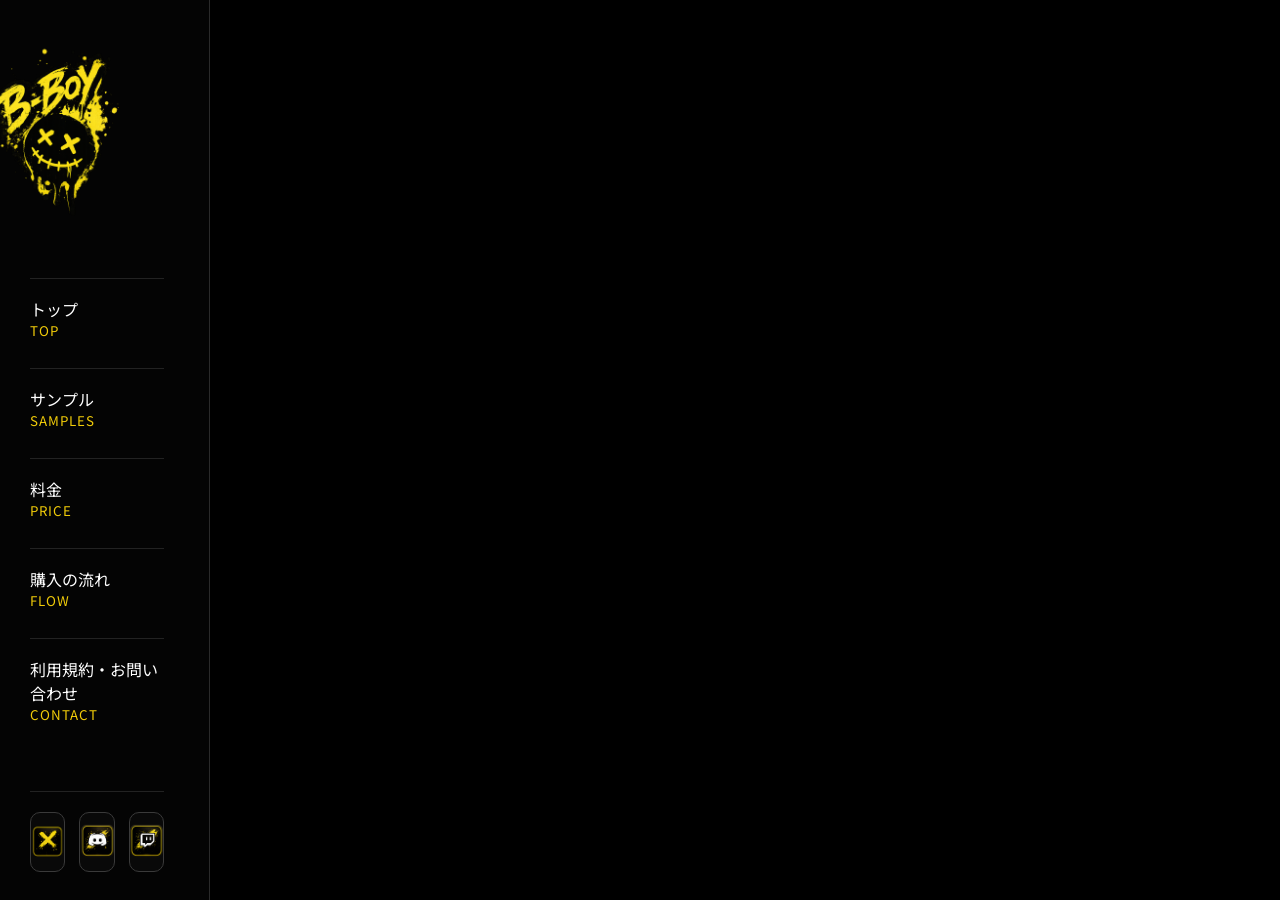
==== contact.html @ c9bb4096 "Add contact page and link contact nav across site" ====
<!doctype html>
<html lang="ja">
  <head>
    <meta charset="UTF-8" />
    <meta name="viewport" content="width=device-width, initial-scale=1.0" />
    <title>B-CONWORLD | CONTACT</title>
    <link rel="stylesheet" href="css/style.css" />
    <link rel="preconnect" href="https://fonts.googleapis.com" />
    <link rel="preconnect" href="https://fonts.gstatic.com" crossorigin />
    <link
      href="https://fonts.googleapis.com/css2?family=Bebas+Neue&family=Noto+Sans+JP:wght@400;700;900&display=swap"
      rel="stylesheet"
    />
  </head>
  <body class="simple-black">
    <div class="page">
      <aside class="sidebar">
        <img class="logo" src="image/logo2.png" alt="B-BOY" />
        <nav>
          <a href="index.html"><span>トップ</span><small>TOP</small></a>
          <a href="sample.html"><span>サンプル</span><small>SAMPLES</small></a>
          <a href="price.html"><span>料金</span><small>PRICE</small></a>
          <a href="flow.html"><span>購入の流れ</span><small>FLOW</small></a>
          <a href="contact.html"><span>利用規約・お問い合わせ</span><small>CONTACT</small></a>
        </nav>
        <div class="sns">
          <a class="sns-btn" href="https://twitter.com/bboy4848" aria-label="X" target="_blank" rel="noopener noreferrer">
            <img src="image/X.png" alt="X" />
          </a>
          <a class="sns-btn sns-btn-discord" href="https://discord.gg/jaWFdwjt9" aria-label="Discord" target="_blank" rel="noopener noreferrer">
            <img src="image/Discord.png" alt="Discord" />
          </a>
          <a class="sns-btn" href="https://t.co/PwKArs8fPF" aria-label="Twitch" target="_blank" rel="noopener noreferrer">
            <img src="image/Twhich.png" alt="Twitch" />
          </a>
        </div>
      </aside>
    </div>
    <main class="sample-main" aria-label="CONTACT Page" style="background: #000"></main>
    <script src="javascript/script.js"></script>
  </body>
</html>
---- css/style.css ----
:root {
  --bg: #050505;
  --panel: #0d0d0d;
  --line: #2a2a2a;
  --yellow: #f0cb09;
  --white: #f8f8f8;
  --red: #b90a13;
}

* {
  box-sizing: border-box;
}

body {
  margin: 0;
  min-height: 100vh;
  background-color: #020202;
  background-image: url("../image/right.png");
  background-size: cover;
  background-position: center;
  background-repeat: no-repeat;
  background-attachment: fixed;
  color: var(--white);
  font-family: "Noto Sans JP", sans-serif;
  overflow-x: hidden;
}

body.simple-black {
  background-image: none;
  background-color: #000;
}

body.simple-black .page {
  width: 240px;
  min-height: 0;
}

.sample-main {
  margin-left: 240px;
  width: calc(100vw - 240px);
  min-height: 100vh;
  padding: 0;
}

.sample-hero {
  position: relative;
  width: 100%;
  background: #000;
  border-bottom: 2px solid #7d6700;
}

.sample-hero::after {
  content: "";
  position: absolute;
  left: 0;
  bottom: -2px;
  width: 100%;
  height: 4px;
  background:
    linear-gradient(
      90deg,
      rgba(240, 203, 9, 0) 0%,
      rgba(240, 203, 9, 0) 35%,
      rgba(255, 247, 176, 0.95) 48%,
      rgba(255, 213, 79, 1) 50%,
      rgba(255, 247, 176, 0.95) 52%,
      rgba(240, 203, 9, 0) 65%,
      rgba(240, 203, 9, 0) 100%
    );
  background-size: 260px 100%;
  animation: electric-flow 4.5s linear infinite;
  pointer-events: none;
}

@keyframes electric-flow {
  from {
    background-position: -260px 0;
  }
  to {
    background-position: calc(100% + 260px) 0;
  }
}

.sample-hero img {
  display: block;
  width: 100%;
  height: auto;
  object-fit: cover;
}

.sample-block {
  position: relative;
  width: 100%;
  background: #000;
  border-bottom: 2px solid #7d6700;
  padding: 18px 22px;
}

.sample-block img {
  display: block;
  width: 100%;
  height: auto;
}

.sample-link {
  position: relative;
  display: block;
  width: min(100%, 780px);
  margin: 0 auto;
  text-decoration: none;
  border: 2px solid rgba(240, 203, 9, 0.55);
  transition:
    transform 0.28s ease,
    filter 0.28s ease,
    border-color 0.28s ease,
    box-shadow 0.28s ease;
}

.sample-link:hover,
.sample-link:focus-visible {
  transform: translateY(-10px) scale(1.02);
  filter: brightness(1.16) saturate(1.35) contrast(1.08) hue-rotate(-8deg);
  border-color: #f0cb09;
  box-shadow: 0 0 0 3px rgba(240, 203, 9, 0.35), 0 18px 38px rgba(0, 0, 0, 0.55);
  outline: none;
}

.sample-link-badge {
  position: absolute;
  right: 14px;
  bottom: 14px;
  background: rgba(240, 203, 9, 0.95);
  color: #111;
  font-weight: 900;
  letter-spacing: 0.8px;
  font-size: 12px;
  line-height: 1;
  padding: 10px 12px;
  border-radius: 8px;
  box-shadow: 0 6px 18px rgba(0, 0, 0, 0.4);
  transition: transform 0.28s ease, background-color 0.28s ease, color 0.28s ease;
}

.sample-link-center {
  position: absolute;
  left: 50%;
  top: 50%;
  transform: translate(-50%, -50%);
  background: rgba(0, 0, 0, 0.62);
  color: #fff;
  font-weight: 900;
  letter-spacing: 1.2px;
  font-size: clamp(16px, 2vw, 28px);
  padding: 12px 20px;
  border: 2px solid rgba(240, 203, 9, 0.9);
  border-radius: 10px;
  text-shadow: 0 2px 8px rgba(0, 0, 0, 0.6);
  pointer-events: none;
}

.sample-link-no {
  position: absolute;
  left: 14px;
  top: 14px;
  padding: 6px 10px;
  border-radius: 8px;
  background: rgba(0, 0, 0, 0.72);
  border: 1px solid rgba(240, 203, 9, 0.9);
  color: #fff;
  font-weight: 900;
  letter-spacing: 0.8px;
  font-size: 13px;
  pointer-events: none;
}

.sample-link:hover .sample-link-badge,
.sample-link:focus-visible .sample-link-badge {
  transform: translateY(-3px) scale(1.06);
  background: #fff1a8;
  color: #000;
}

.sample-block::after {
  content: "";
  position: absolute;
  left: 0;
  bottom: -2px;
  width: 100%;
  height: 4px;
  background:
    linear-gradient(
      90deg,
      rgba(240, 203, 9, 0) 0%,
      rgba(240, 203, 9, 0) 35%,
      rgba(255, 247, 176, 0.95) 48%,
      rgba(255, 213, 79, 1) 50%,
      rgba(255, 247, 176, 0.95) 52%,
      rgba(240, 203, 9, 0) 65%,
      rgba(240, 203, 9, 0) 100%
    );
  background-size: 260px 100%;
  animation: electric-flow 4.5s linear infinite;
  pointer-events: none;
}

.product-list {
  padding: 28px 22px 40px;
  background: #000;
}

.product-card {
  margin: 0 0 26px;
}

.product-card:last-child {
  margin-bottom: 0;
}

.album-hero {
  padding: 24px 22px 10px;
  background: #000;
}

.album-hero img {
  display: block;
  width: min(100%, 520px);
  height: auto;
  margin: 0 auto;
  border-radius: 12px;
  border: 1px solid rgba(240, 203, 9, 0.35);
  box-shadow: 0 10px 28px rgba(0, 0, 0, 0.45);
}

.album-image-wrap {
  position: relative;
  width: min(100%, 520px);
  margin: 0 auto;
}

.album-image-wrap img {
  width: 100%;
  margin: 0;
}

.album-image-label {
  position: absolute;
  left: 16px;
  top: 16px;
  padding: 10px 16px;
  border-radius: 10px;
  background: rgba(0, 0, 0, 0.78);
  border: 2px solid rgba(240, 203, 9, 0.98);
  color: #fffbe0;
  font-weight: 900;
  font-size: clamp(16px, 1.4vw, 22px);
  letter-spacing: 1.1px;
  text-shadow: 0 2px 10px rgba(0, 0, 0, 0.85);
  box-shadow: 0 0 0 2px rgba(0, 0, 0, 0.35), 0 0 24px rgba(240, 203, 9, 0.35);
}

.product-card h3 {
  margin: 0 0 6px;
  color: var(--yellow);
  font-size: clamp(20px, 2vw, 30px);
  letter-spacing: 0.8px;
  line-height: 1.25;
}

.product-image-slot {
  width: 100%;
  min-height: 260px;
  border: 2px dashed rgba(240, 203, 9, 0.75);
  border-radius: 12px;
  display: grid;
  place-items: center;
  color: #d7d7d7;
  background: rgba(255, 255, 255, 0.02);
  font-weight: 700;
}

.product-image-slot img {
  display: block;
  width: min(100%, 520px);
  height: auto;
  margin: 0 auto;
  border-radius: 10px;
}

.product-set-note {
  width: min(100%, 520px);
  margin: 18px auto 0;
  padding: 14px 16px;
  border-radius: 10px;
  border: 1px solid rgba(240, 203, 9, 0.6);
  background: rgba(240, 203, 9, 0.08);
  color: #fff8c7;
  font-size: clamp(15px, 1.5vw, 20px);
  font-weight: 700;
  line-height: 1.5;
  text-align: center;
}

.price-main {
  background: #000;
  padding: 0;
}

.price-hero {
  width: 100%;
}

.price-hero img {
  display: block;
  width: 100%;
  height: auto;
}

.flow-main {
  background: #000;
  padding: 0;
}

.flow-hero {
  position: relative;
  width: 100%;
}

.flow-hero img {
  display: block;
  width: 100%;
  height: auto;
}

.flow-x-overlay {
  position: absolute;
  left: calc(11.5% + 192px);
  bottom: calc(12% - 113px);
  width: clamp(50px, 4.4vw, 72px);
  height: clamp(50px, 4.4vw, 72px);
  z-index: 2;
}

.back-to-sample-btn {
  display: block;
  width: min(100%, 520px);
  margin: 26px auto 8px;
  text-align: center;
  text-decoration: none;
  background: var(--yellow);
  color: #101010;
  font-weight: 900;
  font-size: clamp(20px, 2.2vw, 30px);
  letter-spacing: 1px;
  padding: 16px 20px;
  border-radius: 12px;
  border: 2px solid #ffe77a;
  box-shadow: 0 10px 26px rgba(0, 0, 0, 0.5);
  transition: transform 0.2s ease, filter 0.2s ease, box-shadow 0.2s ease;
}

.back-to-sample-btn:hover,
.back-to-sample-btn:focus-visible {
  transform: translateY(-3px) scale(1.01);
  filter: brightness(1.08);
  box-shadow: 0 14px 34px rgba(0, 0, 0, 0.58);
  outline: none;
}

.page {
  width: 240px;
  min-height: 100vh;
}

.sidebar {
  position: fixed;
  top: 0;
  left: 0;
  width: 240px;
  height: 100vh;
  background: #040404;
  border-right: 1px solid var(--line);
  padding: 28px 30px;
  display: flex;
  flex-direction: column;
  overflow-y: auto;
  overscroll-behavior: contain;
  scrollbar-gutter: stable;
  z-index: 1000;
}

.logo {
  display: block;
  width: 280%;
  max-width: none;
  height: auto;
  margin: 0 0 0 -175px;
}

.sidebar nav {
  display: grid;
  gap: 10px;
}

.sidebar nav a {
  display: flex;
  flex-direction: column;
  text-decoration: none;
  color: #fff;
  border-top: 1px solid #222;
  padding: 18px 0;
  position: relative;
  transition:
    color 0.22s ease,
    transform 0.22s ease,
    padding-left 0.22s ease,
    background-color 0.22s ease;
}

.sidebar small {
  color: var(--yellow);
  letter-spacing: 1px;
  transition: color 0.22s ease;
}

.sidebar nav a::before {
  content: "";
  position: absolute;
  left: -12px;
  top: 50%;
  width: 6px;
  height: 0;
  background: var(--yellow);
  transform: translateY(-50%);
  border-radius: 3px;
  transition: height 0.22s ease;
}

.sidebar nav a:hover,
.sidebar nav a:focus-visible {
  color: var(--yellow);
  background-color: rgba(240, 203, 9, 0.08);
  transform: translateX(6px);
  padding-left: 10px;
  outline: none;
}

.sidebar nav a:hover small,
.sidebar nav a:focus-visible small {
  color: #fff;
}

.sidebar nav a:hover::before,
.sidebar nav a:focus-visible::before {
  height: 65%;
}

.sns {
  margin-top: auto;
  border-top: 1px solid #222;
  padding-top: 20px;
  display: flex;
  gap: 14px;
}

.sns-btn {
  width: 60px;
  height: 60px;
  border: 1px solid #3a3a3a;
  border-radius: 10px;
  display: grid;
  place-items: center;
  background: rgba(255, 255, 255, 0.02);
  overflow: hidden;
  transition:
    transform 0.2s ease,
    background-color 0.2s ease,
    border-color 0.2s ease;
}

.sns-btn-discord {
  width: 60px;
  height: 60px;
}

.sns-btn img {
  width: 100%;
  height: 100%;
  object-fit: cover;
  display: block;
}

.sns-btn:hover,
.sns-btn:focus-visible {
  transform: translateY(-3px) scale(1.06);
  background: #111;
  border-color: var(--yellow);
  outline: none;
}

@media (max-width: 1400px) {
  .page {
    width: 210px;
  }

  .sidebar {
    width: 210px;
  }

  .sample-main {
    margin-left: 210px;
    width: calc(100vw - 210px);
  }
}

@media (max-width: 900px) {
  body {
    background-attachment: scroll;
  }

  .page {
    width: 100%;
    min-height: 0;
  }

  .sidebar {
    position: relative;
    width: 100%;
    height: auto;
    min-height: 0;
    padding: 16px;
    border-right: 0;
    border-bottom: 1px solid var(--line);
    overflow: visible;
    gap: 12px;
  }

  .logo {
    width: min(340px, 92vw);
    margin: 0 auto;
  }

  .sidebar nav {
    gap: 0;
  }

  .sidebar nav a {
    padding: 14px 0;
  }

  .sidebar nav a::before {
    left: -8px;
  }

  .sns {
    margin-top: 8px;
    justify-content: center;
    padding-top: 14px;
  }

  .sns-btn,
  .sns-btn-discord {
    width: 52px;
    height: 52px;
  }

  .sample-main {
    margin-left: 0;
    width: 100%;
    min-height: auto;
  }

  .sample-hero {
    border-top: 1px solid #7d6700;
  }
}
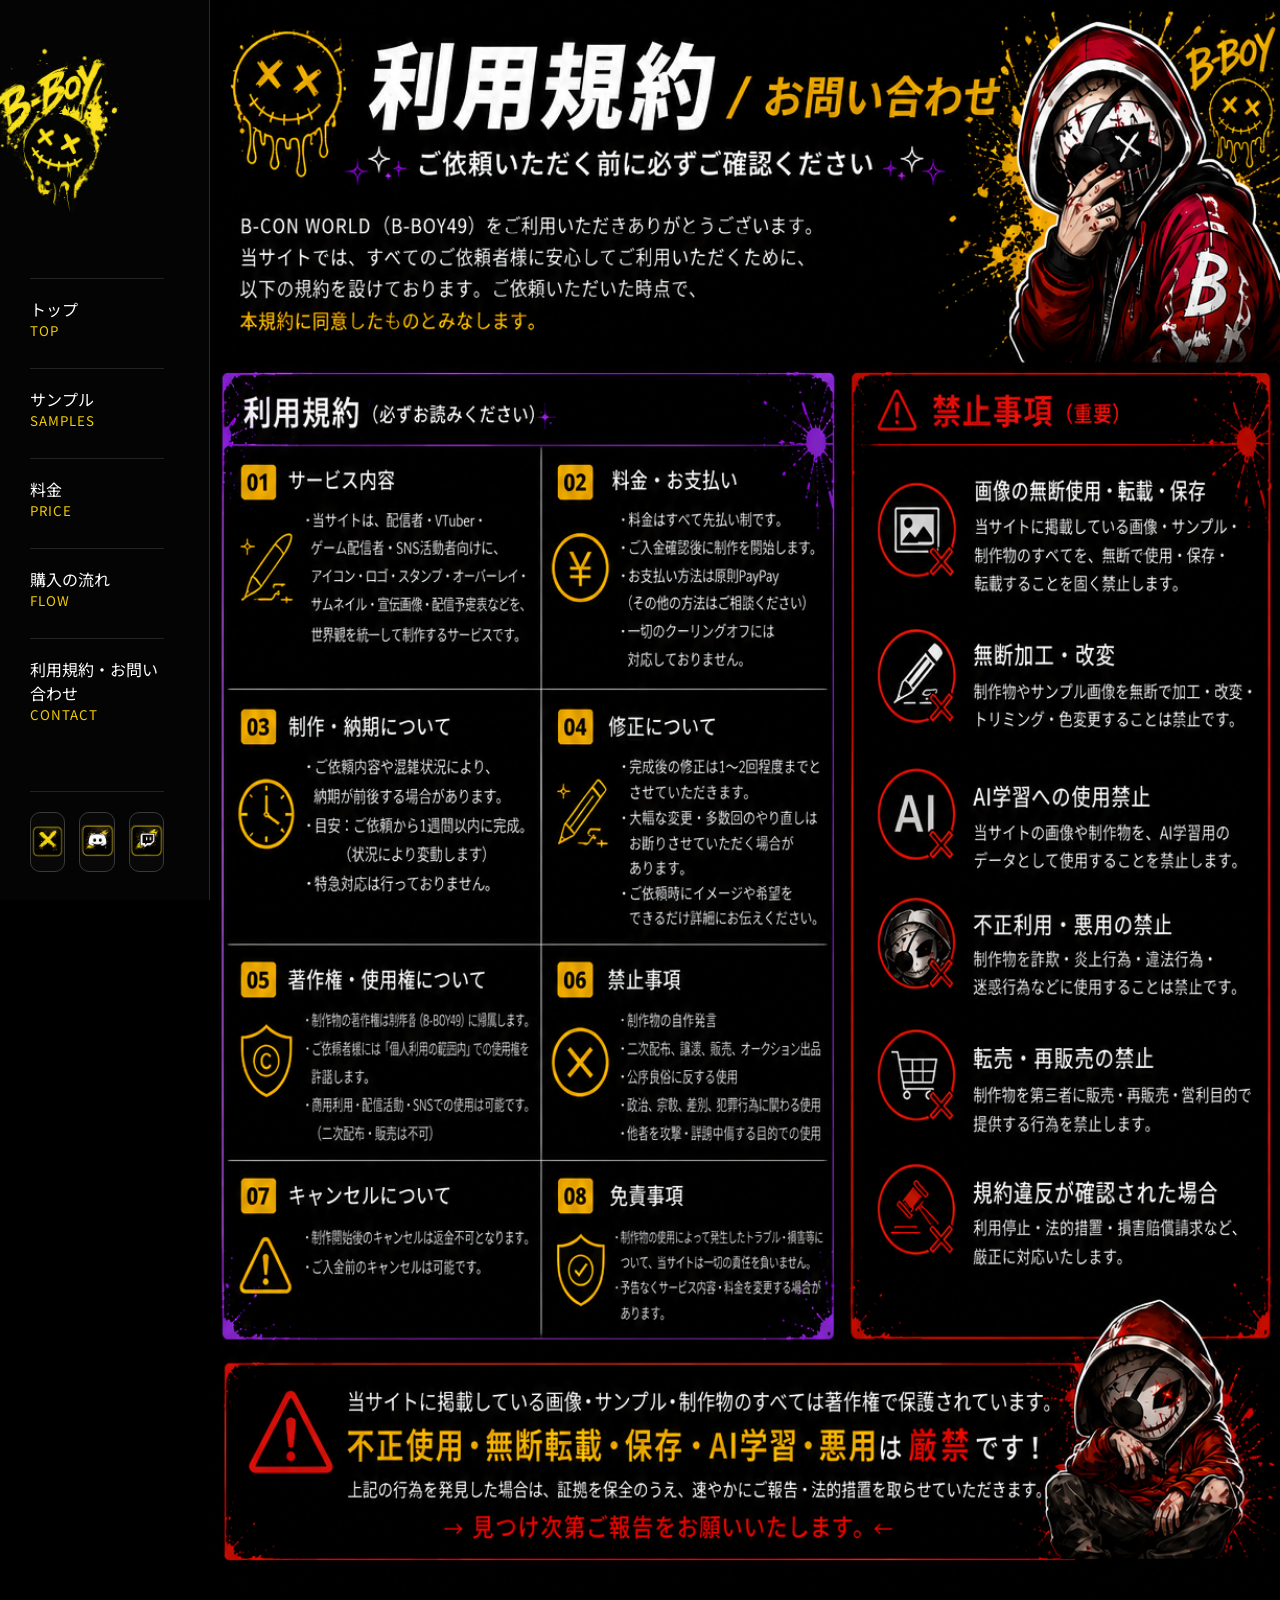
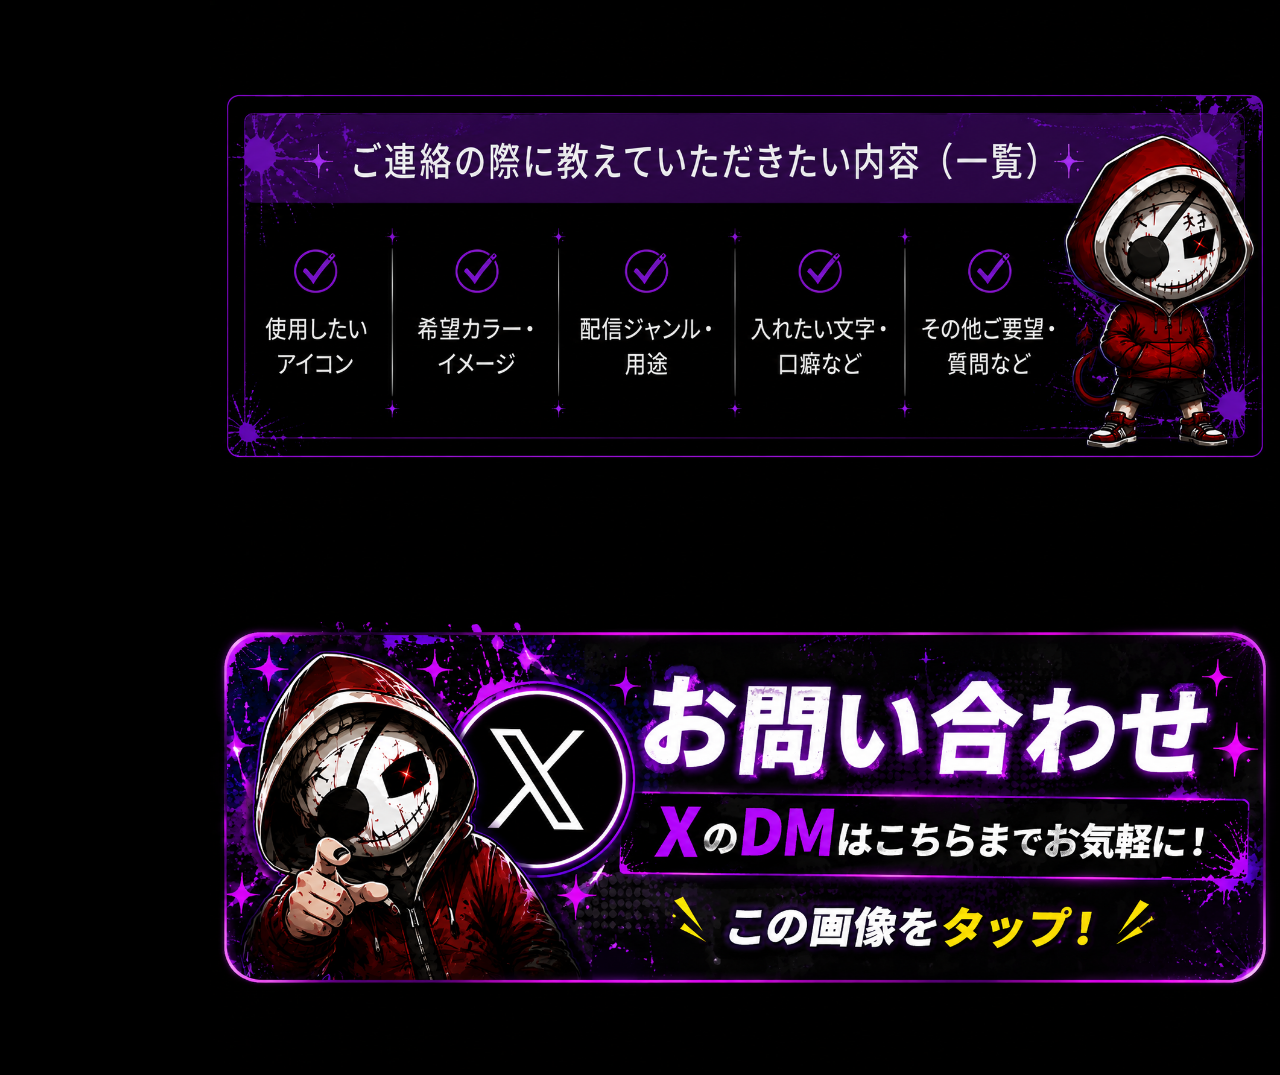
==== commit d1f2f63b: "Update contact page assets and styles" ====
--- a/contact.html
+++ b/contact.html
@@ -36,7 +36,21 @@
         </div>
       </aside>
     </div>
-    <main class="sample-main" aria-label="CONTACT Page" style="background: #000"></main>
+    <main class="sample-main contact-main" aria-label="CONTACT Page">
+      <section class="contact-hero" aria-label="利用規約・お問い合わせ背景">
+        <img src="image/b5347a23-02c2-44f1-862c-801d6d9e670b.png" alt="利用規約・お問い合わせ" />
+        <img src="image/3d4c1f6d-691f-4e85-aca1-c22c156052b7.png" alt="利用規約・お問い合わせ 追加画像" />
+        <a
+          class="contact-link-button"
+          href="https://twitter.com/bboy4848"
+          aria-label="Xで問い合わせる"
+          target="_blank"
+          rel="noopener noreferrer"
+        >
+          <img src="image/b87b7625-3821-4545-8b9b-05805b34f2e6.png" alt="Xで問い合わせるボタン" />
+        </a>
+      </section>
+    </main>
     <script src="javascript/script.js"></script>
   </body>
 </html>
--- a/css/style.css
+++ b/css/style.css
@@ -340,6 +340,51 @@
   z-index: 2;
 }
 
+.contact-main {
+  background: #000;
+  padding: 0;
+}
+
+.contact-hero {
+  width: 100%;
+}
+
+.contact-hero img {
+  display: block;
+  width: 100%;
+  height: auto;
+}
+
+.contact-link-button {
+  display: block;
+  width: 100%;
+  transition: transform 0.25s ease, filter 0.25s ease;
+}
+
+.contact-link-button img {
+  display: block;
+  width: 100%;
+  height: auto;
+  transition: transform 0.25s ease, filter 0.25s ease, box-shadow 0.25s ease;
+  transform-origin: center;
+}
+
+.contact-link-button:hover img,
+.contact-link-button:focus-visible img {
+  transform: scale(1.08) rotate(-1.2deg);
+  filter: brightness(1.22) saturate(1.45) contrast(1.12) hue-rotate(-8deg);
+  box-shadow: 0 0 0 4px rgba(255, 224, 77, 0.85), 0 18px 38px rgba(255, 204, 0, 0.45);
+}
+
+.contact-link-button:hover,
+.contact-link-button:focus-visible {
+  transform: translateY(-6px);
+}
+
+.contact-link-button:focus-visible {
+  outline: none;
+}
+
 .back-to-sample-btn {
   display: block;
   width: min(100%, 520px);
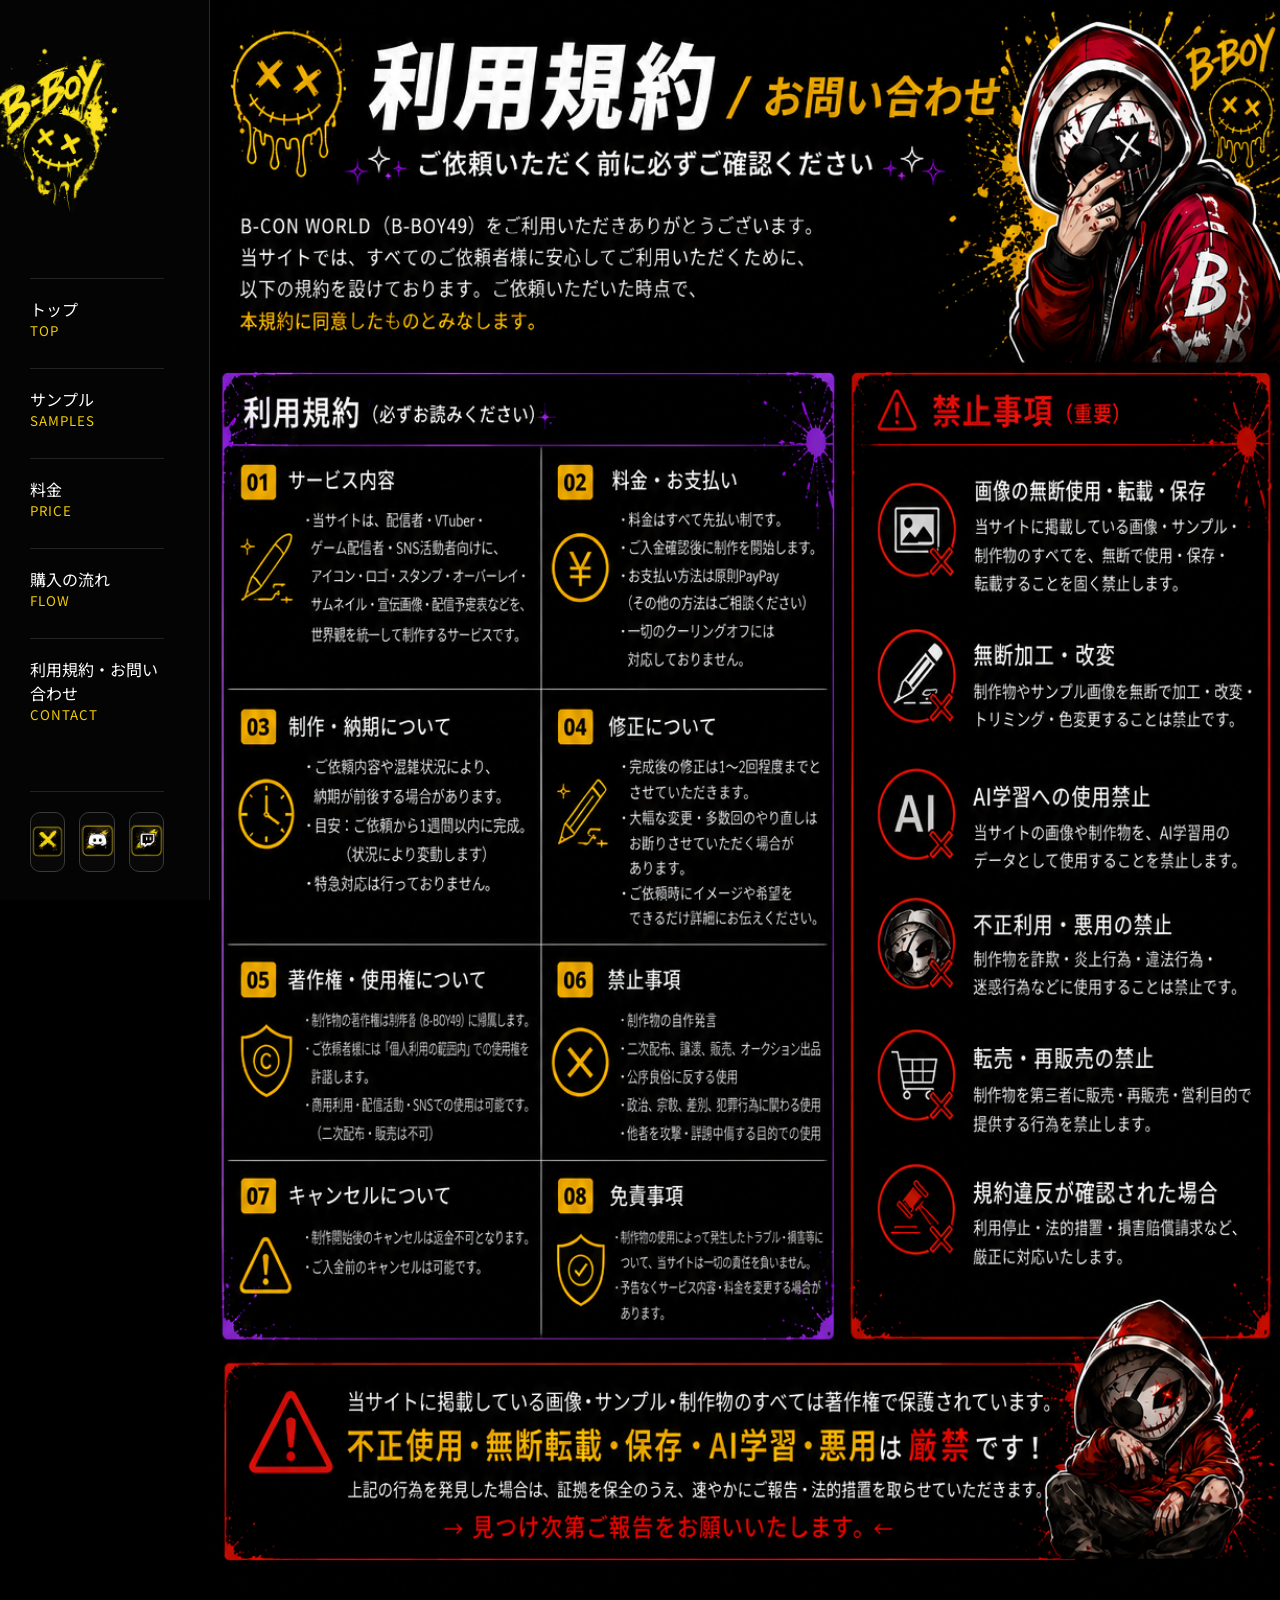
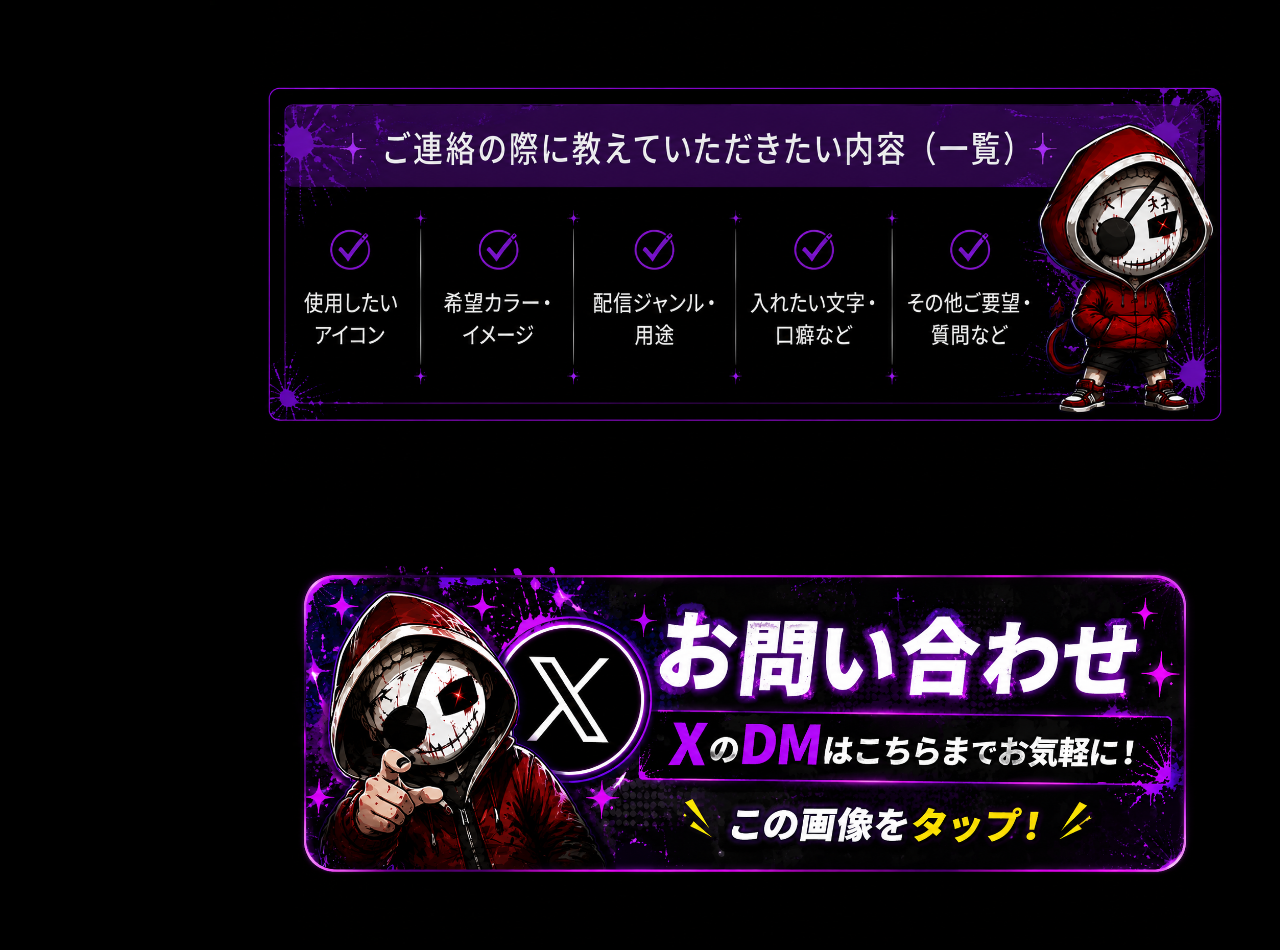
==== commit b427ab5d: "Update site pages and styles" ====
--- a/contact.html
+++ b/contact.html
@@ -1,4 +1,4 @@
-<!doctype html>
+﻿<!doctype html>
 <html lang="ja">
   <head>
     <meta charset="UTF-8" />
@@ -16,7 +16,7 @@
     <div class="page">
       <aside class="sidebar">
         <img class="logo" src="image/logo2.png" alt="B-BOY" />
-        <nav>
+                <nav>
           <a href="index.html"><span>トップ</span><small>TOP</small></a>
           <a href="sample.html"><span>サンプル</span><small>SAMPLES</small></a>
           <a href="price.html"><span>料金</span><small>PRICE</small></a>
@@ -37,20 +37,25 @@
       </aside>
     </div>
     <main class="sample-main contact-main" aria-label="CONTACT Page">
-      <section class="contact-hero" aria-label="利用規約・お問い合わせ背景">
-        <img src="image/b5347a23-02c2-44f1-862c-801d6d9e670b.png" alt="利用規約・お問い合わせ" />
-        <img src="image/3d4c1f6d-691f-4e85-aca1-c22c156052b7.png" alt="利用規約・お問い合わせ 追加画像" />
+      <section class="contact-hero" aria-label="蛻ｩ逕ｨ隕冗ｴ・・縺雁撫縺・粋繧上○閭梧勹">
+        <img src="image/b5347a23-02c2-44f1-862c-801d6d9e670b.png" alt="蛻ｩ逕ｨ隕冗ｴ・・縺雁撫縺・粋繧上○" />
+        <img class="contact-bottom-image" src="image/3d4c1f6d-691f-4e85-aca1-c22c156052b7.png" alt="Contact information image" />
         <a
-          class="contact-link-button"
+          class="contact-link-button contact-link-button-strong"
           href="https://twitter.com/bboy4848"
-          aria-label="Xで問い合わせる"
+          aria-label="X縺ｧ蝠上＞蜷医ｏ縺帙ｋ"
           target="_blank"
           rel="noopener noreferrer"
         >
-          <img src="image/b87b7625-3821-4545-8b9b-05805b34f2e6.png" alt="Xで問い合わせるボタン" />
+          <img class="contact-bottom-image" src="image/b87b7625-3821-4545-8b9b-05805b34f2e6.png" alt="X縺ｧ蝠上＞蜷医ｏ縺帙ｋ繝懊ち繝ｳ" />
         </a>
       </section>
     </main>
     <script src="javascript/script.js"></script>
   </body>
 </html>
+
+
+
+
+
--- a/css/style.css
+++ b/css/style.css
@@ -355,9 +355,15 @@
   height: auto;
 }
 
+.contact-bottom-image {
+  width: min(92%, 1280px) !important;
+  margin: 0 auto;
+}
+
 .contact-link-button {
   display: block;
-  width: 100%;
+  width: min(92%, 1280px);
+  margin: 0 auto;
   transition: transform 0.25s ease, filter 0.25s ease;
 }
 
@@ -376,9 +382,21 @@
   box-shadow: 0 0 0 4px rgba(255, 224, 77, 0.85), 0 18px 38px rgba(255, 204, 0, 0.45);
 }
 
+.contact-link-button-strong:hover img,
+.contact-link-button-strong:focus-visible img {
+  transform: scale(1.12) rotate(-2.2deg);
+  filter: brightness(1.35) saturate(1.85) contrast(1.2) hue-rotate(-16deg);
+  box-shadow: 0 0 0 6px rgba(255, 230, 100, 0.95), 0 26px 54px rgba(255, 187, 0, 0.65);
+}
+
 .contact-link-button:hover,
 .contact-link-button:focus-visible {
   transform: translateY(-6px);
+}
+
+.contact-link-button-strong:hover,
+.contact-link-button-strong:focus-visible {
+  transform: translateY(-10px) skewX(-1.5deg);
 }
 
 .contact-link-button:focus-visible {
@@ -562,6 +580,11 @@
     background-attachment: scroll;
   }
 
+  body:not(.simple-black) {
+    background-size: contain;
+    background-position: top center;
+  }
+
   .page {
     width: 100%;
     min-height: 0;
@@ -585,15 +608,30 @@
   }
 
   .sidebar nav {
+    display: flex;
+    flex-wrap: wrap;
+    justify-content: center;
     gap: 0;
   }
 
   .sidebar nav a {
-    padding: 14px 0;
+    flex: 1 1 45%;
+    min-width: 140px;
+    align-items: center;
+    text-align: center;
+    padding: 12px 8px;
+    border-top: 0;
+    border-bottom: 1px solid #222;
   }
 
   .sidebar nav a::before {
-    left: -8px;
+    display: none;
+  }
+
+  .sidebar nav a:hover,
+  .sidebar nav a:focus-visible {
+    transform: translateY(-2px);
+    padding-left: 8px;
   }
 
   .sns {
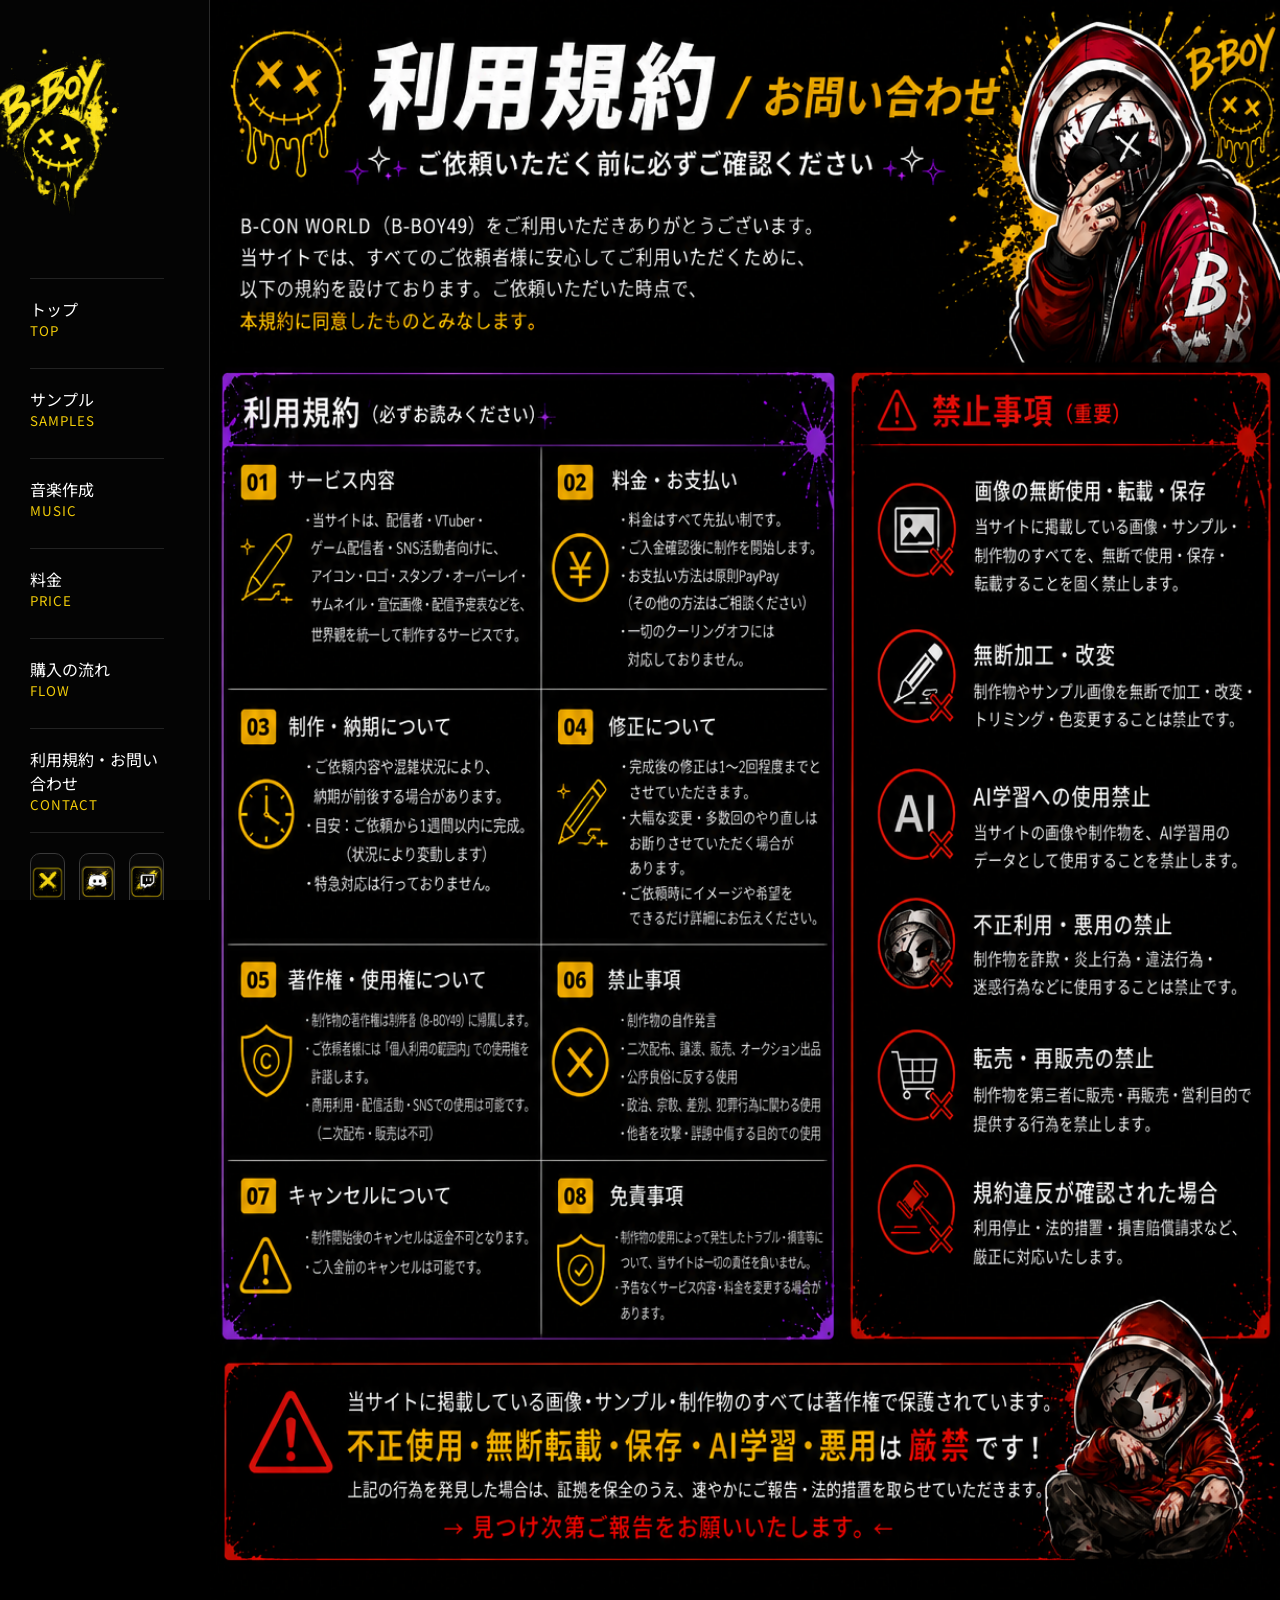
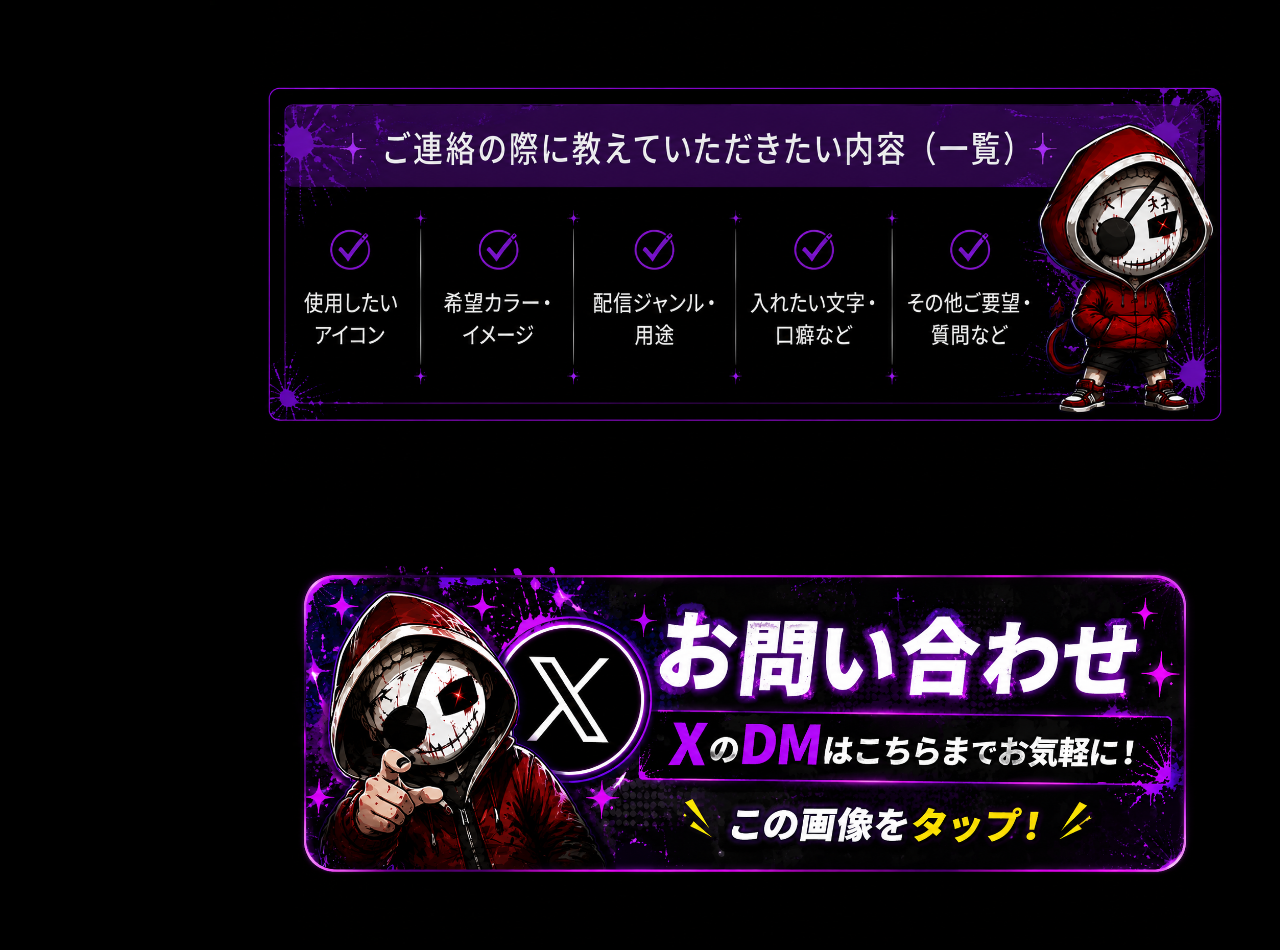
==== commit f5f02055: "Update pages and add promo video" ====
--- a/contact.html
+++ b/contact.html
@@ -19,6 +19,7 @@
                 <nav>
           <a href="index.html"><span>トップ</span><small>TOP</small></a>
           <a href="sample.html"><span>サンプル</span><small>SAMPLES</small></a>
+          <a href="music.html"><span>音楽作成</span><small>MUSIC</small></a>
           <a href="price.html"><span>料金</span><small>PRICE</small></a>
           <a href="flow.html"><span>購入の流れ</span><small>FLOW</small></a>
           <a href="contact.html"><span>利用規約・お問い合わせ</span><small>CONTACT</small></a>
@@ -37,17 +38,17 @@
       </aside>
     </div>
     <main class="sample-main contact-main" aria-label="CONTACT Page">
-      <section class="contact-hero" aria-label="蛻ｩ逕ｨ隕冗ｴ・・縺雁撫縺・粋繧上○閭梧勹">
-        <img src="image/b5347a23-02c2-44f1-862c-801d6d9e670b.png" alt="蛻ｩ逕ｨ隕冗ｴ・・縺雁撫縺・粋繧上○" />
+      <section class="contact-hero" aria-label="利用規約・お問い合わせ画像">
+        <img src="image/b5347a23-02c2-44f1-862c-801d6d9e670b.png" alt="利用規約・お問い合わせ" />
         <img class="contact-bottom-image" src="image/3d4c1f6d-691f-4e85-aca1-c22c156052b7.png" alt="Contact information image" />
         <a
           class="contact-link-button contact-link-button-strong"
           href="https://twitter.com/bboy4848"
-          aria-label="X縺ｧ蝠上＞蜷医ｏ縺帙ｋ"
+          aria-label="Xで問い合わせる"
           target="_blank"
           rel="noopener noreferrer"
         >
-          <img class="contact-bottom-image" src="image/b87b7625-3821-4545-8b9b-05805b34f2e6.png" alt="X縺ｧ蝠上＞蜷医ｏ縺帙ｋ繝懊ち繝ｳ" />
+          <img class="contact-bottom-image" src="image/b87b7625-3821-4545-8b9b-05805b34f2e6.png" alt="Xで問い合わせるボタン" />
         </a>
       </section>
     </main>
--- a/css/style.css
+++ b/css/style.css
@@ -15,7 +15,7 @@
   margin: 0;
   min-height: 100vh;
   background-color: #020202;
-  background-image: url("../image/right.png");
+  background-image: url("../image/4b583400-e211-40f3-b395-474676bbd9c4.png");
   background-size: cover;
   background-position: center;
   background-repeat: no-repeat;
@@ -23,6 +23,11 @@
   color: var(--white);
   font-family: "Noto Sans JP", sans-serif;
   overflow-x: hidden;
+}
+
+body.home-page {
+  background-size: contain;
+  background-position: right top;
 }
 
 body.simple-black {
@@ -102,6 +107,11 @@
   height: auto;
 }
 
+.sample-thumb-no6 {
+  aspect-ratio: 16 / 9;
+  object-fit: cover;
+}
+
 .sample-link {
   position: relative;
   display: block;
@@ -242,6 +252,11 @@
   margin: 0;
 }
 
+.no6-original-icon {
+  aspect-ratio: 1 / 1;
+  object-fit: cover;
+}
+
 .album-image-label {
   position: absolute;
   left: 16px;
@@ -315,6 +330,21 @@
   height: auto;
 }
 
+.price-main .price-hero + .price-hero {
+  margin-top: 50px;
+  position: relative;
+}
+
+.price-main .price-hero + .price-hero::before {
+  content: "";
+  position: absolute;
+  left: 0;
+  right: 0;
+  top: -25px;
+  height: 3px;
+  background: linear-gradient(90deg, #7d6700 0%, #f0cb09 50%, #7d6700 100%);
+}
+
 .flow-main {
   background: #000;
   padding: 0;
@@ -338,6 +368,165 @@
   width: clamp(50px, 4.4vw, 72px);
   height: clamp(50px, 4.4vw, 72px);
   z-index: 2;
+}
+
+.music-main {
+  background: #000;
+  min-height: 100vh;
+  padding: 0;
+}
+
+.music-top {
+  width: 100%;
+}
+
+.music-top img {
+  display: block;
+  width: 100%;
+  height: auto;
+}
+
+.music-samples {
+  width: min(92%, 980px);
+  margin: clamp(24px, 4vw, 44px) auto clamp(36px, 6vw, 72px);
+  display: grid;
+  gap: clamp(18px, 3vw, 28px);
+}
+
+.music-samples-heading {
+  margin: 0;
+  text-align: center;
+  color: #f0cb09;
+  font-size: clamp(30px, 5vw, 54px);
+  letter-spacing: 0.08em;
+  text-shadow: 0 8px 24px rgba(0, 0, 0, 0.6);
+}
+
+.music-sample-card {
+  position: relative;
+  width: min(100%, 860px);
+  margin: 0 auto;
+  border: 2px solid rgba(240, 203, 9, 0.72);
+  border-bottom: 2px solid #7d6700;
+  border-radius: 14px;
+  padding: clamp(18px, 3vw, 24px);
+  background: rgba(255, 255, 255, 0.03);
+  overflow: hidden;
+}
+
+.music-sample-card::after {
+  content: "";
+  position: absolute;
+  left: 0;
+  bottom: 0;
+  width: 100%;
+  height: 4px;
+  background:
+    linear-gradient(
+      90deg,
+      rgba(240, 203, 9, 0) 0%,
+      rgba(240, 203, 9, 0) 35%,
+      rgba(255, 247, 176, 0.95) 48%,
+      rgba(255, 213, 79, 1) 50%,
+      rgba(255, 247, 176, 0.95) 52%,
+      rgba(240, 203, 9, 0) 65%,
+      rgba(240, 203, 9, 0) 100%
+    );
+  background-size: 260px 100%;
+  animation: electric-flow 4.5s linear infinite;
+  pointer-events: none;
+}
+
+.music-card-title {
+  margin: 0;
+  color: #f0cb09;
+  font-size: clamp(24px, 4vw, 38px);
+  letter-spacing: 0.05em;
+}
+
+.music-card-video {
+  position: relative;
+  margin-top: 14px;
+  border: 2px solid rgba(255, 255, 255, 0.18);
+  border-radius: 12px;
+  overflow: hidden;
+  background: #0c0c0c;
+}
+
+.music-card-video img {
+  display: block;
+  width: 100%;
+  height: auto;
+}
+
+.music-card-video video {
+  display: block;
+  width: 100%;
+  height: auto;
+}
+
+.music-video-center-play {
+  position: absolute;
+  left: 50%;
+  top: 50%;
+  transform: translate(-50%, -50%);
+  width: clamp(64px, 9vw, 92px);
+  height: clamp(64px, 9vw, 92px);
+  border: 0;
+  border-radius: 999px;
+  background: rgba(0, 0, 0, 0.62);
+  box-shadow: 0 10px 24px rgba(0, 0, 0, 0.45);
+  display: grid;
+  place-items: center;
+  cursor: pointer;
+  transition: transform 0.2s ease, background-color 0.2s ease, opacity 0.2s ease;
+}
+
+.music-video-center-play:hover,
+.music-video-center-play:focus-visible {
+  background: rgba(240, 203, 9, 0.92);
+  transform: translate(-50%, -50%) scale(1.06);
+  outline: none;
+}
+
+.music-video-center-play-icon {
+  display: block;
+  width: 0;
+  height: 0;
+  margin-left: 4px;
+  border-top: clamp(10px, 1.5vw, 14px) solid transparent;
+  border-bottom: clamp(10px, 1.5vw, 14px) solid transparent;
+  border-left: clamp(18px, 2.6vw, 24px) solid #fff;
+}
+
+.music-card-video.is-playing .music-video-center-play {
+  opacity: 0;
+  pointer-events: none;
+}
+
+.music-card-comment {
+  margin: 12px 0 0;
+  color: #fff;
+  font-size: clamp(15px, 2.2vw, 20px);
+  font-weight: 700;
+  line-height: 1.5;
+}
+
+.music-card-price {
+  color: #f0cb09;
+}
+
+.music-bottom-visual {
+  width: calc(100vw - 20px);
+  height: calc(100vh - 20px);
+  margin: 10px auto;
+  margin-left: calc(50% - 50vw + 10px);
+  background-color: #000;
+  background-image: url("../image/005b930d-8c32-4173-8bfd-f5104d19631a.png");
+  background-repeat: no-repeat;
+  background-position: center;
+  background-size: contain;
+  border-radius: 12px;
 }
 
 .contact-main {
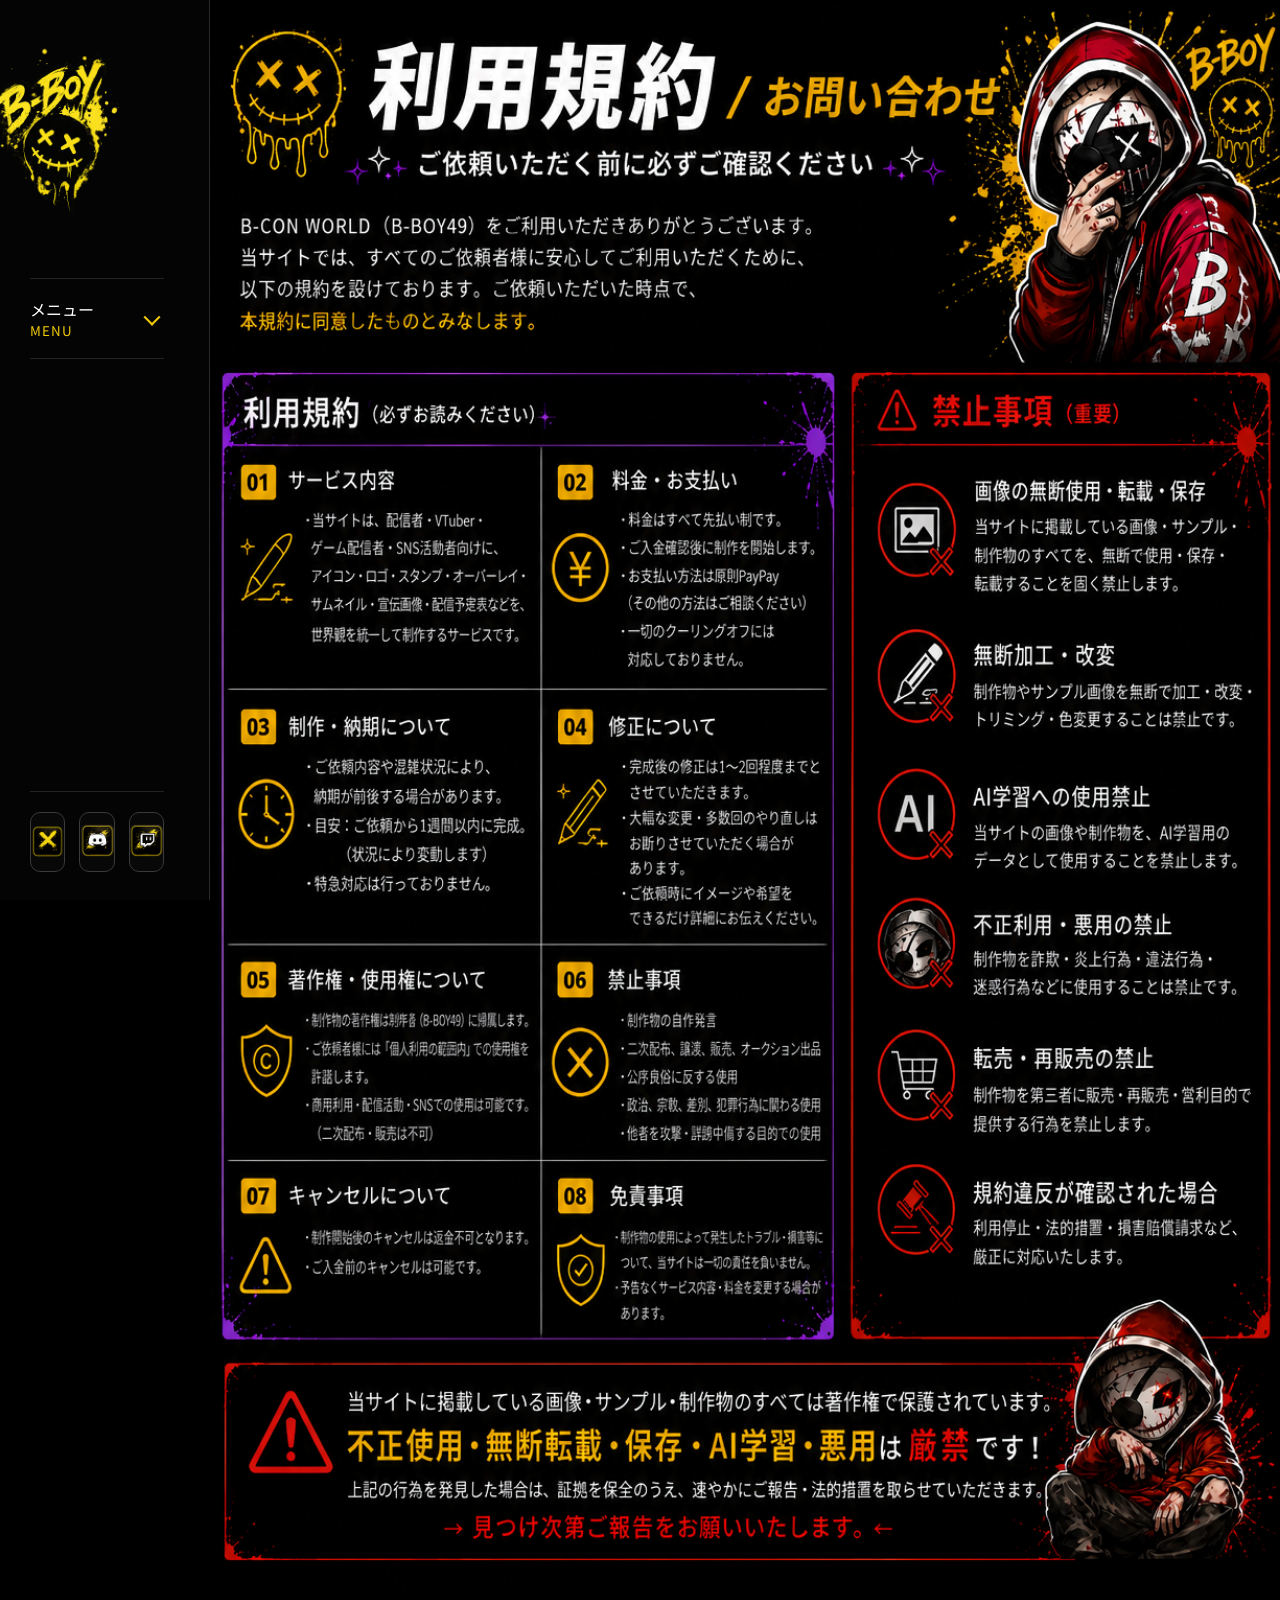
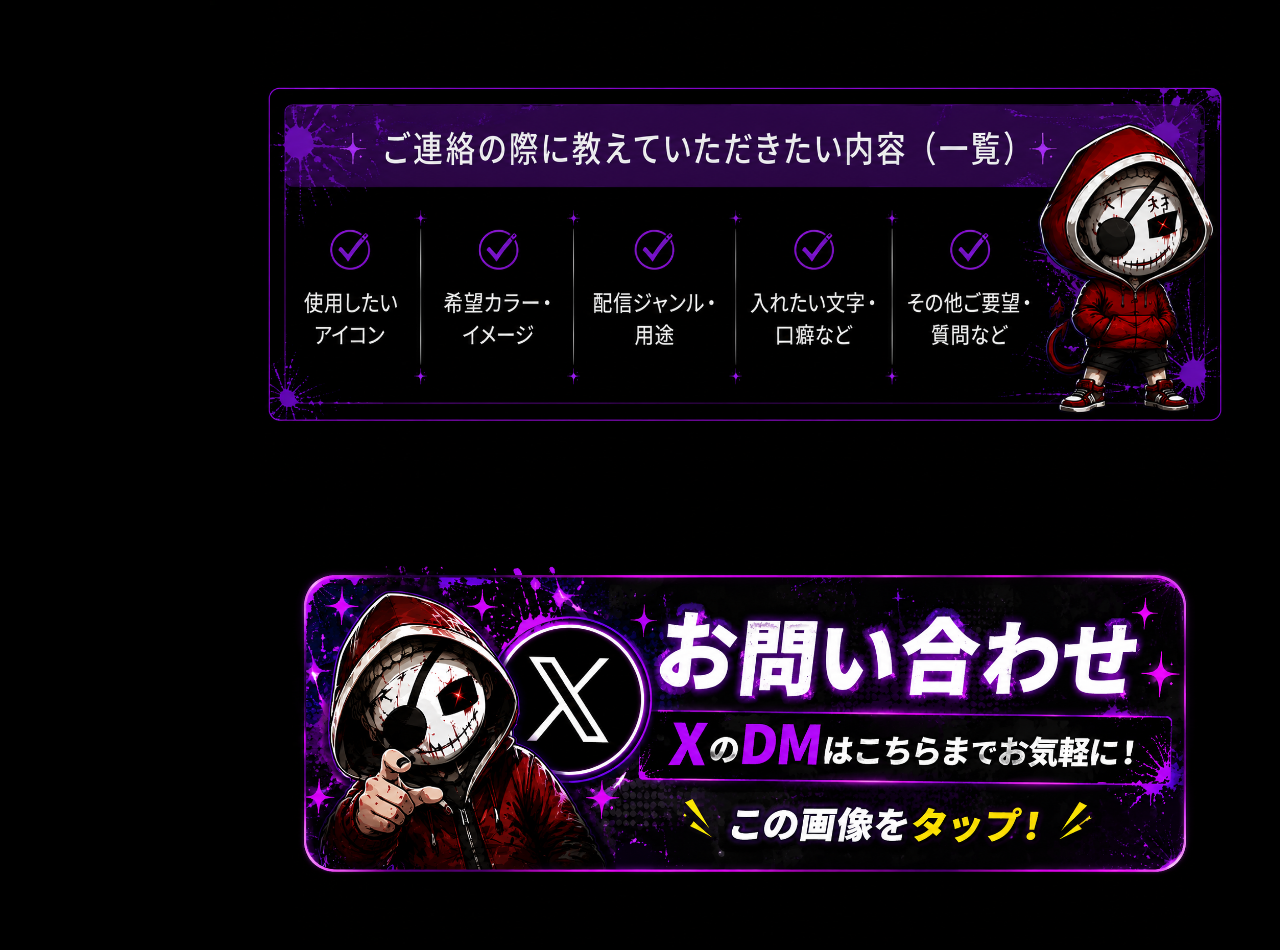
==== commit c9208e02: "Make sidebar navigation responsive dropdown" ====
--- a/contact.html
+++ b/contact.html
@@ -16,14 +16,17 @@
     <div class="page">
       <aside class="sidebar">
         <img class="logo" src="image/logo2.png" alt="B-BOY" />
-                <nav>
-          <a href="index.html"><span>トップ</span><small>TOP</small></a>
-          <a href="sample.html"><span>サンプル</span><small>SAMPLES</small></a>
-          <a href="music.html"><span>音楽作成</span><small>MUSIC</small></a>
-          <a href="price.html"><span>料金</span><small>PRICE</small></a>
-          <a href="flow.html"><span>購入の流れ</span><small>FLOW</small></a>
-          <a href="contact.html"><span>利用規約・お問い合わせ</span><small>CONTACT</small></a>
-        </nav>
+        <details class="nav-dropdown">
+          <summary><span>メニュー</span><small>MENU</small></summary>
+          <nav aria-label="メインメニュー">
+            <a href="index.html"><span>トップ</span><small>TOP</small></a>
+            <a href="sample.html"><span>サンプル</span><small>SAMPLES</small></a>
+            <a href="music.html"><span>音楽作成</span><small>MUSIC</small></a>
+            <a href="price.html"><span>料金</span><small>PRICE</small></a>
+            <a href="flow.html"><span>購入の流れ</span><small>FLOW</small></a>
+            <a href="contact.html"><span>利用規約・お問い合わせ</span><small>CONTACT</small></a>
+          </nav>
+        </details>
         <div class="sns">
           <a class="sns-btn" href="https://twitter.com/bboy4848" aria-label="X" target="_blank" rel="noopener noreferrer">
             <img src="image/X.png" alt="X" />
@@ -59,4 +62,3 @@
 
 
 
-
--- a/css/style.css
+++ b/css/style.css
@@ -465,6 +465,13 @@
   height: auto;
 }
 
+.music-card-video iframe {
+  display: block;
+  width: 100%;
+  aspect-ratio: 16 / 9;
+  border: 0;
+}
+
 .music-video-center-play {
   position: absolute;
   left: 50%;
@@ -653,6 +660,67 @@
   gap: 10px;
 }
 
+.nav-dropdown {
+  width: 100%;
+}
+
+.nav-dropdown summary {
+  position: relative;
+  display: flex;
+  flex-direction: column;
+  color: #fff;
+  border-top: 1px solid #222;
+  border-bottom: 1px solid #222;
+  padding: 18px 32px 18px 0;
+  cursor: pointer;
+  transition:
+    color 0.22s ease,
+    background-color 0.22s ease,
+    padding-left 0.22s ease;
+}
+
+.nav-dropdown summary::-webkit-details-marker {
+  display: none;
+}
+
+.nav-dropdown summary:hover,
+.nav-dropdown summary:focus-visible {
+  color: var(--yellow);
+  background-color: rgba(240, 203, 9, 0.08);
+  outline: none;
+}
+
+.nav-dropdown summary::after {
+  content: "";
+  position: absolute;
+  right: 6px;
+  top: 50%;
+  width: 10px;
+  height: 10px;
+  border-right: 2px solid var(--yellow);
+  border-bottom: 2px solid var(--yellow);
+  transform: translateY(-65%) rotate(45deg);
+  transition: transform 0.22s ease;
+}
+
+.nav-dropdown[open] summary {
+  color: var(--yellow);
+  background-color: rgba(240, 203, 9, 0.08);
+  padding-left: 10px;
+}
+
+.nav-dropdown[open] summary::after {
+  transform: translateY(-35%) rotate(225deg);
+}
+
+.nav-dropdown[open] nav {
+  margin-top: 10px;
+}
+
+.nav-dropdown:not([open]) nav {
+  display: none;
+}
+
 .sidebar nav a {
   display: flex;
   flex-direction: column;
@@ -796,21 +864,76 @@
     margin: 0 auto;
   }
 
+  .nav-dropdown {
+    display: flex;
+    flex-direction: column;
+    align-items: center;
+  }
+
+  .nav-dropdown summary {
+    width: 58px;
+    height: 48px;
+    border: 1px solid rgba(240, 203, 9, 0.72);
+    border-radius: 8px;
+    padding: 0;
+    background:
+      linear-gradient(var(--yellow), var(--yellow)) center calc(50% - 8px) / 28px 2px no-repeat,
+      linear-gradient(var(--yellow), var(--yellow)) center / 28px 2px no-repeat,
+      linear-gradient(var(--yellow), var(--yellow)) center calc(50% + 8px) / 28px 2px no-repeat,
+      rgba(255, 255, 255, 0.03);
+  }
+
+  .nav-dropdown summary span,
+  .nav-dropdown summary small {
+    position: absolute;
+    width: 1px;
+    height: 1px;
+    overflow: hidden;
+    clip: rect(0 0 0 0);
+    white-space: nowrap;
+  }
+
+  .nav-dropdown summary::after {
+    display: none;
+  }
+
+  .nav-dropdown summary:hover,
+  .nav-dropdown summary:focus-visible {
+    border-color: var(--yellow);
+    box-shadow: 0 0 0 3px rgba(240, 203, 9, 0.18);
+  }
+
+  .nav-dropdown[open] summary {
+    padding-left: 0;
+    background:
+      linear-gradient(var(--yellow), var(--yellow)) center / 28px 2px no-repeat,
+      linear-gradient(var(--yellow), var(--yellow)) center calc(50% - 8px) / 28px 2px no-repeat,
+      linear-gradient(var(--yellow), var(--yellow)) center calc(50% + 8px) / 28px 2px no-repeat,
+      rgba(240, 203, 9, 0.12);
+  }
+
+  .nav-dropdown[open] nav {
+    margin-top: 12px;
+  }
+
   .sidebar nav {
     display: flex;
     flex-wrap: wrap;
     justify-content: center;
-    gap: 0;
+    gap: 8px;
+    width: 100%;
+    max-width: 680px;
   }
 
   .sidebar nav a {
-    flex: 1 1 45%;
-    min-width: 140px;
+    flex: 0 1 auto;
+    min-width: 116px;
     align-items: center;
     text-align: center;
-    padding: 12px 8px;
-    border-top: 0;
-    border-bottom: 1px solid #222;
+    padding: 10px 12px;
+    border: 1px solid #222;
+    border-radius: 8px;
+    background: rgba(255, 255, 255, 0.03);
   }
 
   .sidebar nav a::before {
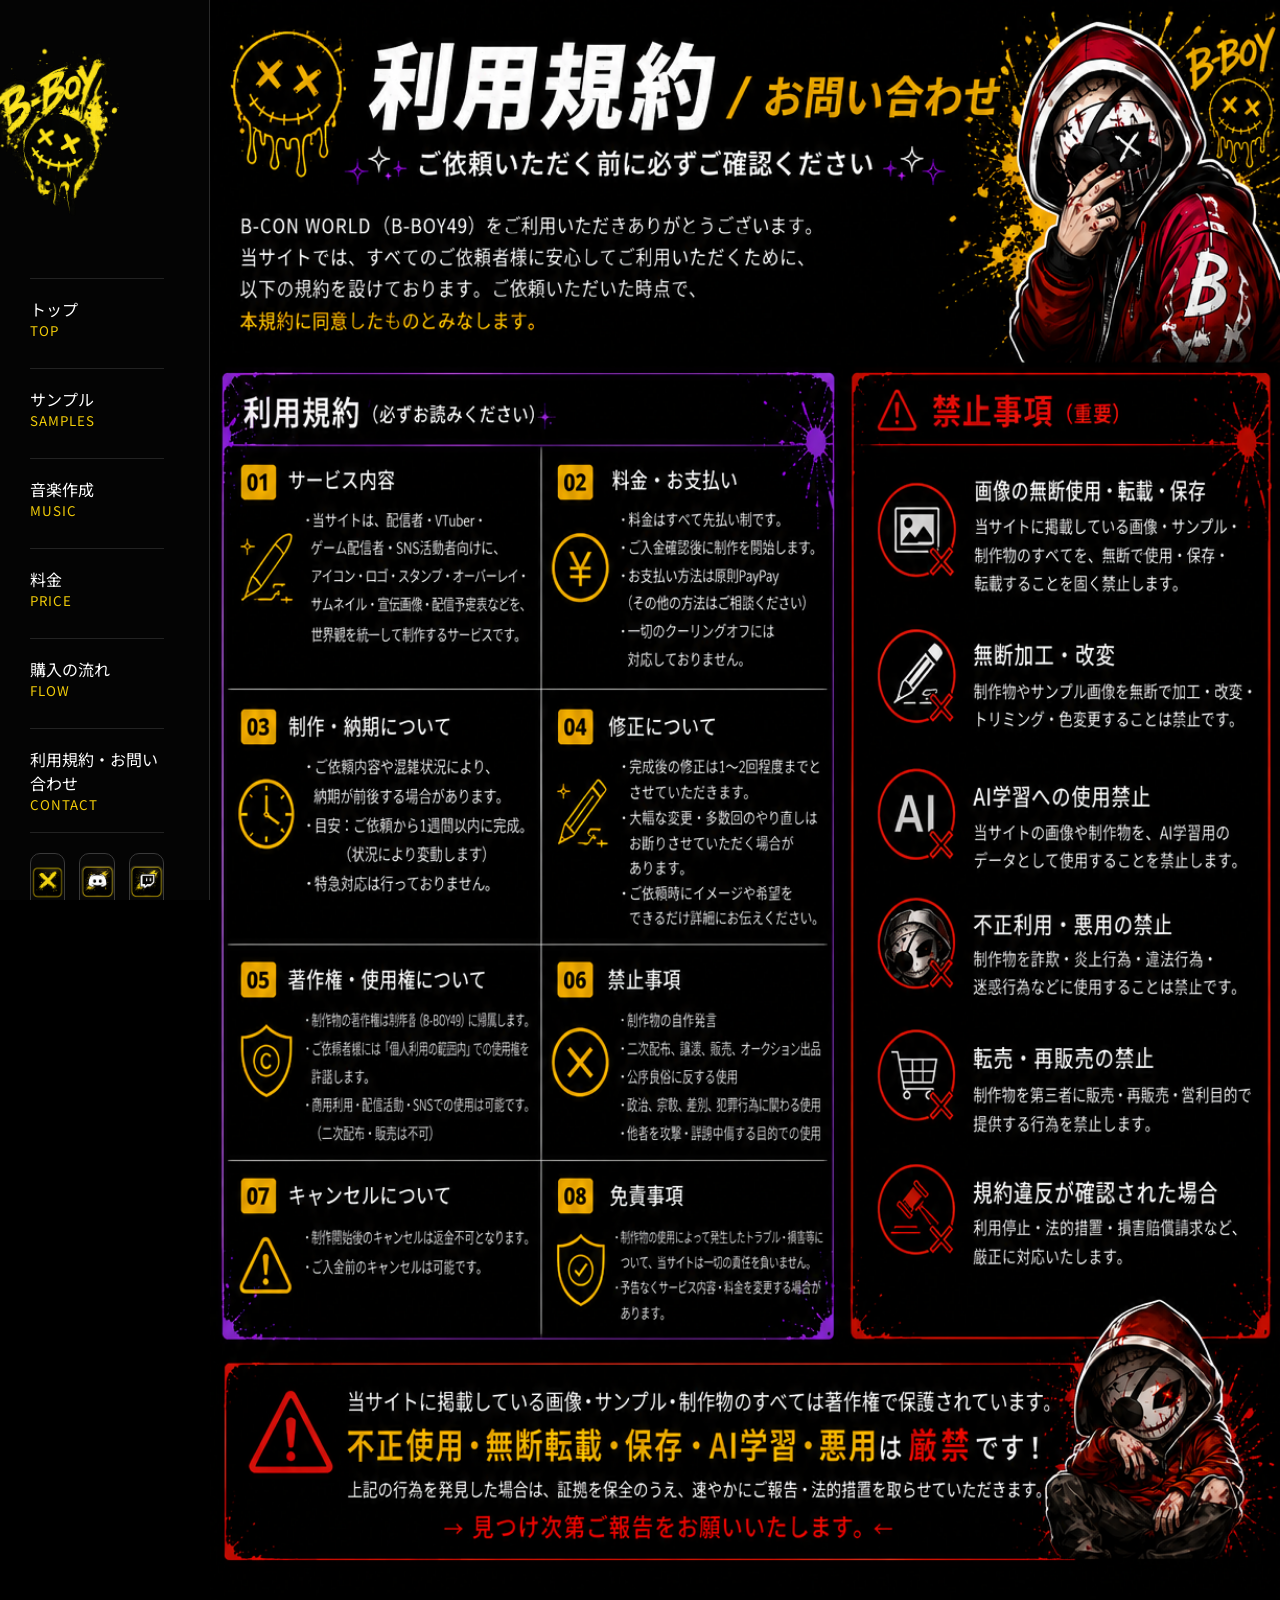
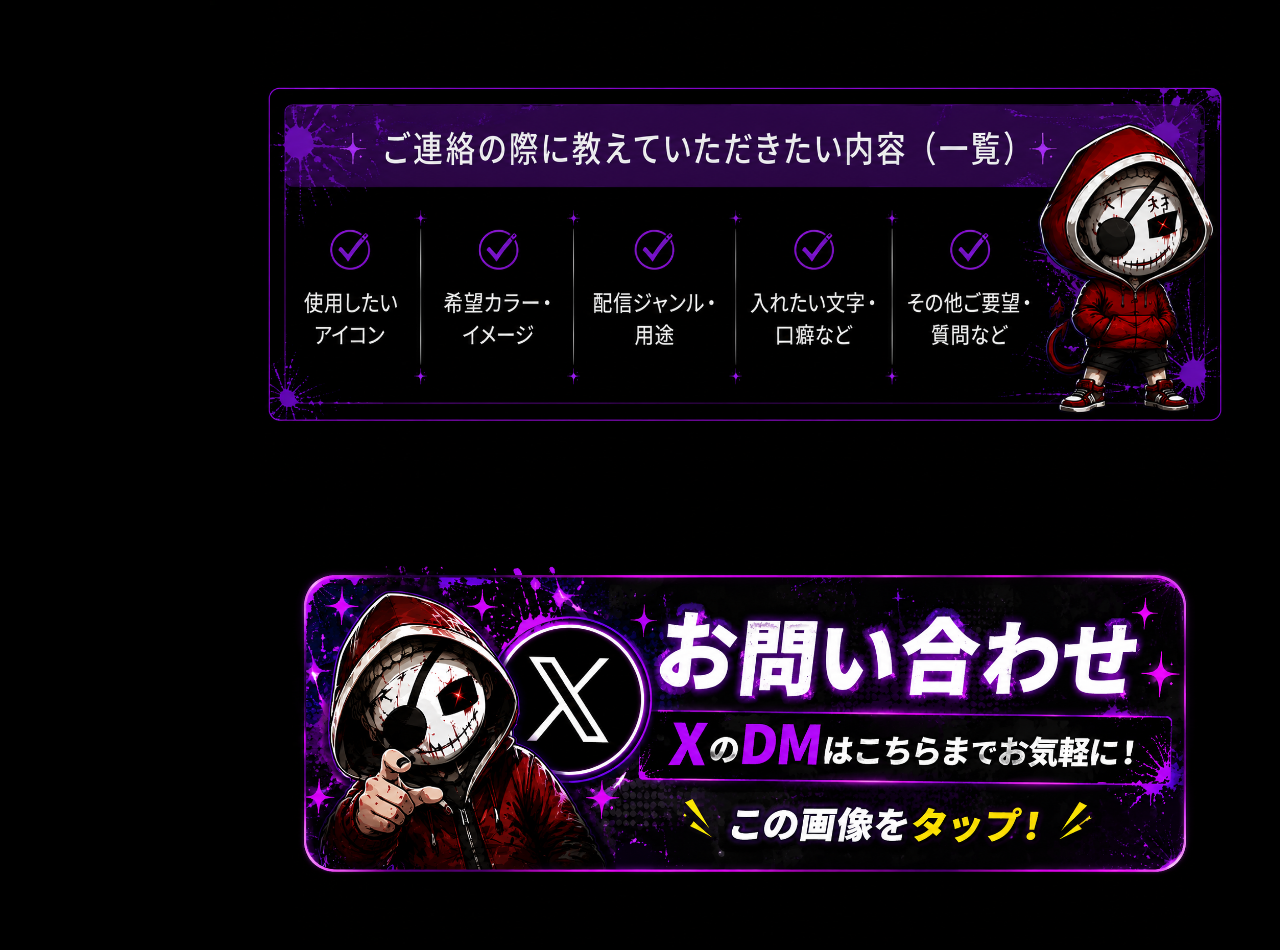
==== commit 3d6394c5: "Keep sidebar nav expanded on desktop" ====
--- a/contact.html
+++ b/contact.html
@@ -16,7 +16,7 @@
     <div class="page">
       <aside class="sidebar">
         <img class="logo" src="image/logo2.png" alt="B-BOY" />
-        <details class="nav-dropdown">
+        <details class="nav-dropdown" open>
           <summary><span>メニュー</span><small>MENU</small></summary>
           <nav aria-label="メインメニュー">
             <a href="index.html"><span>トップ</span><small>TOP</small></a>
--- a/css/style.css
+++ b/css/style.css
@@ -107,7 +107,8 @@
   height: auto;
 }
 
-.sample-thumb-no6 {
+.sample-thumb-no6,
+.sample-thumb-no7 {
   aspect-ratio: 16 / 9;
   object-fit: cover;
 }
@@ -666,7 +667,7 @@
 
 .nav-dropdown summary {
   position: relative;
-  display: flex;
+  display: none;
   flex-direction: column;
   color: #fff;
   border-top: 1px solid #222;
@@ -714,7 +715,7 @@
 }
 
 .nav-dropdown[open] nav {
-  margin-top: 10px;
+  margin-top: 0;
 }
 
 .nav-dropdown:not([open]) nav {
@@ -871,6 +872,7 @@
   }
 
   .nav-dropdown summary {
+    display: block;
     width: 58px;
     height: 48px;
     border: 1px solid rgba(240, 203, 9, 0.72);
@@ -916,6 +918,10 @@
     margin-top: 12px;
   }
 
+  .nav-dropdown:not([open]) nav {
+    display: none;
+  }
+
   .sidebar nav {
     display: flex;
     flex-wrap: wrap;
